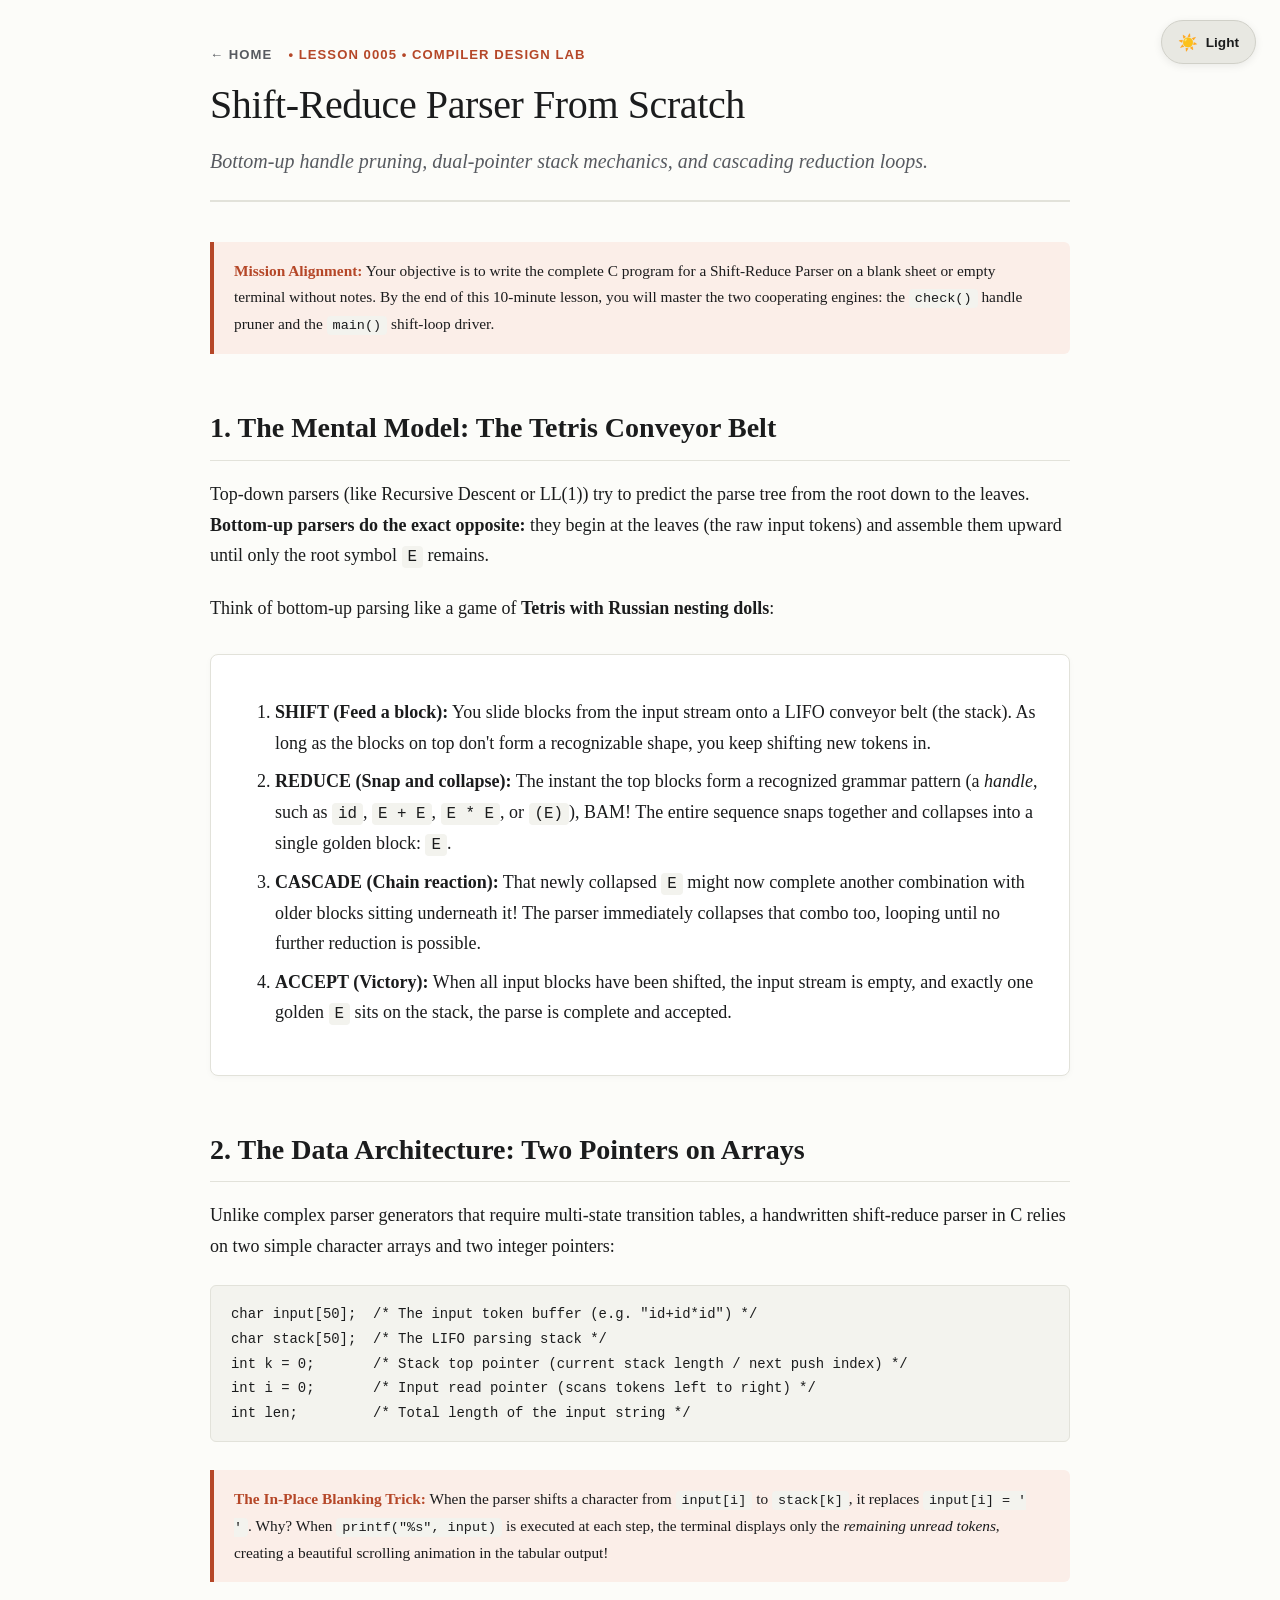
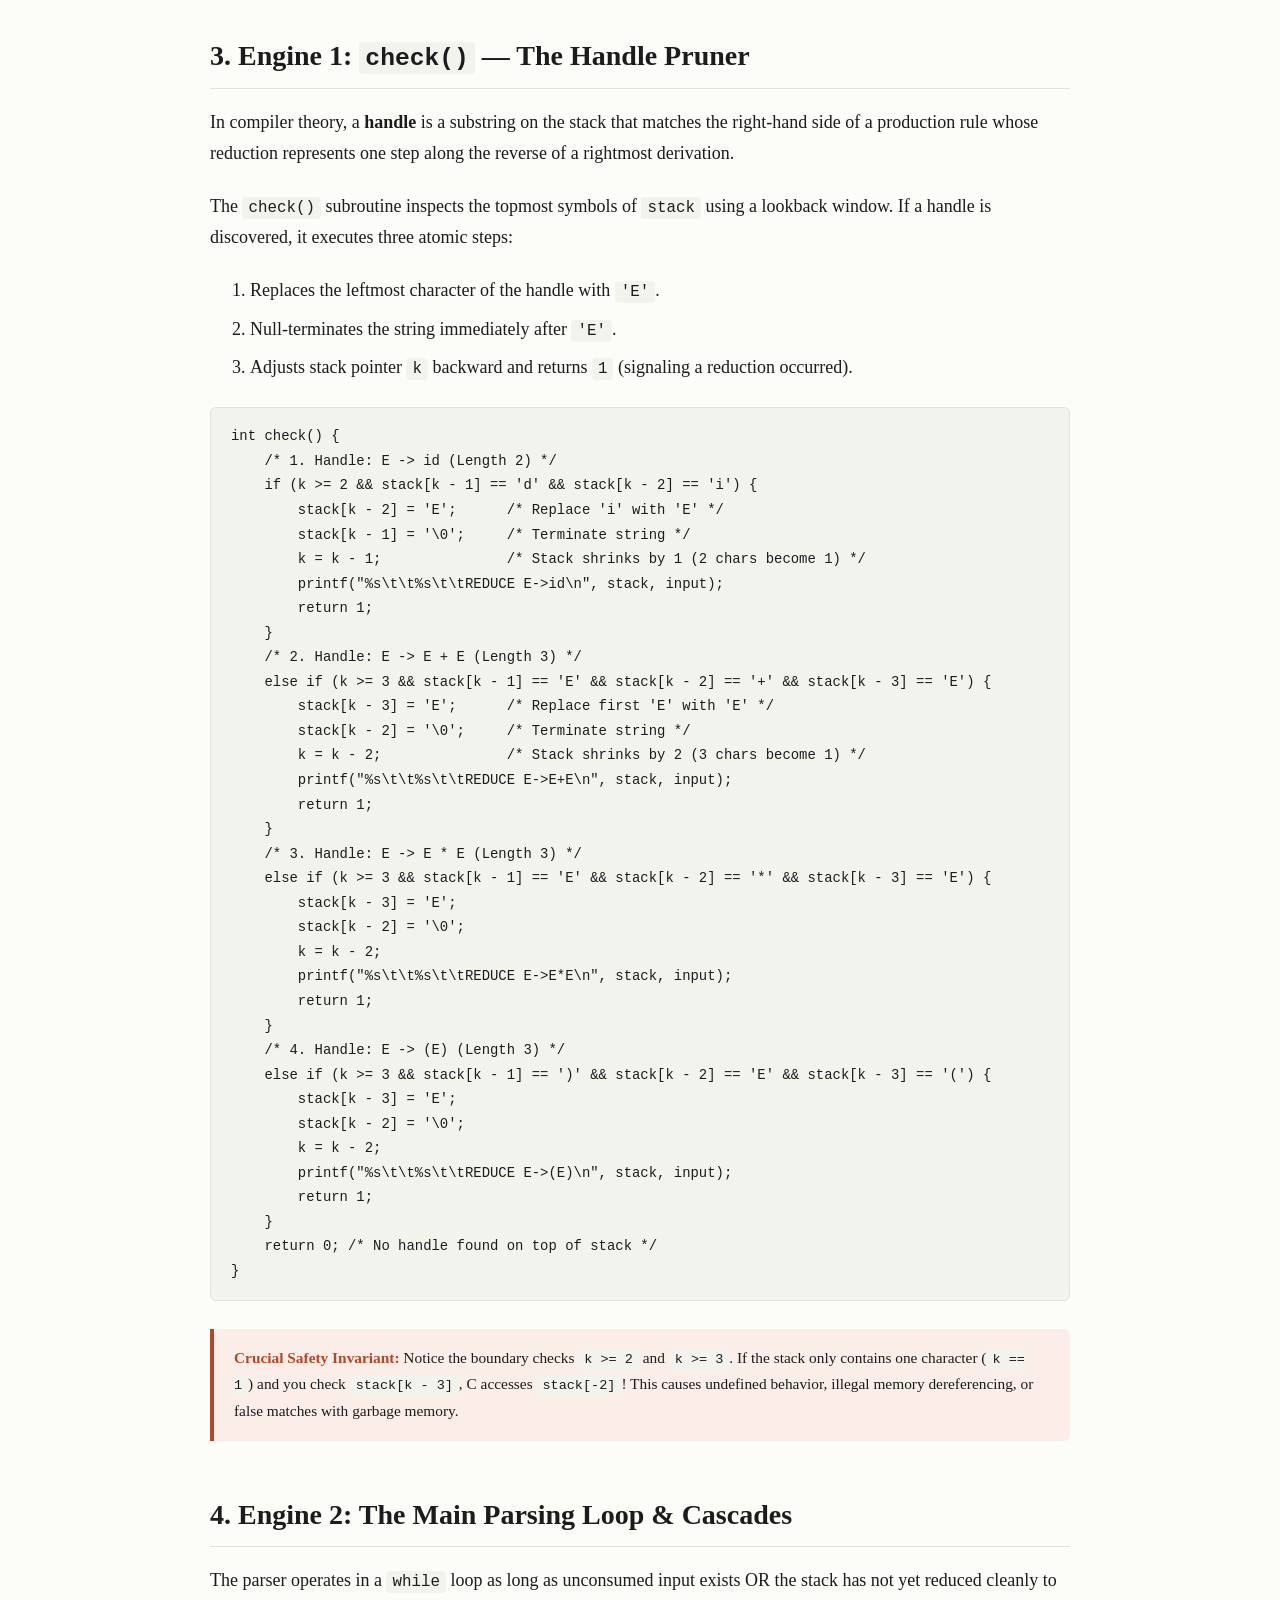
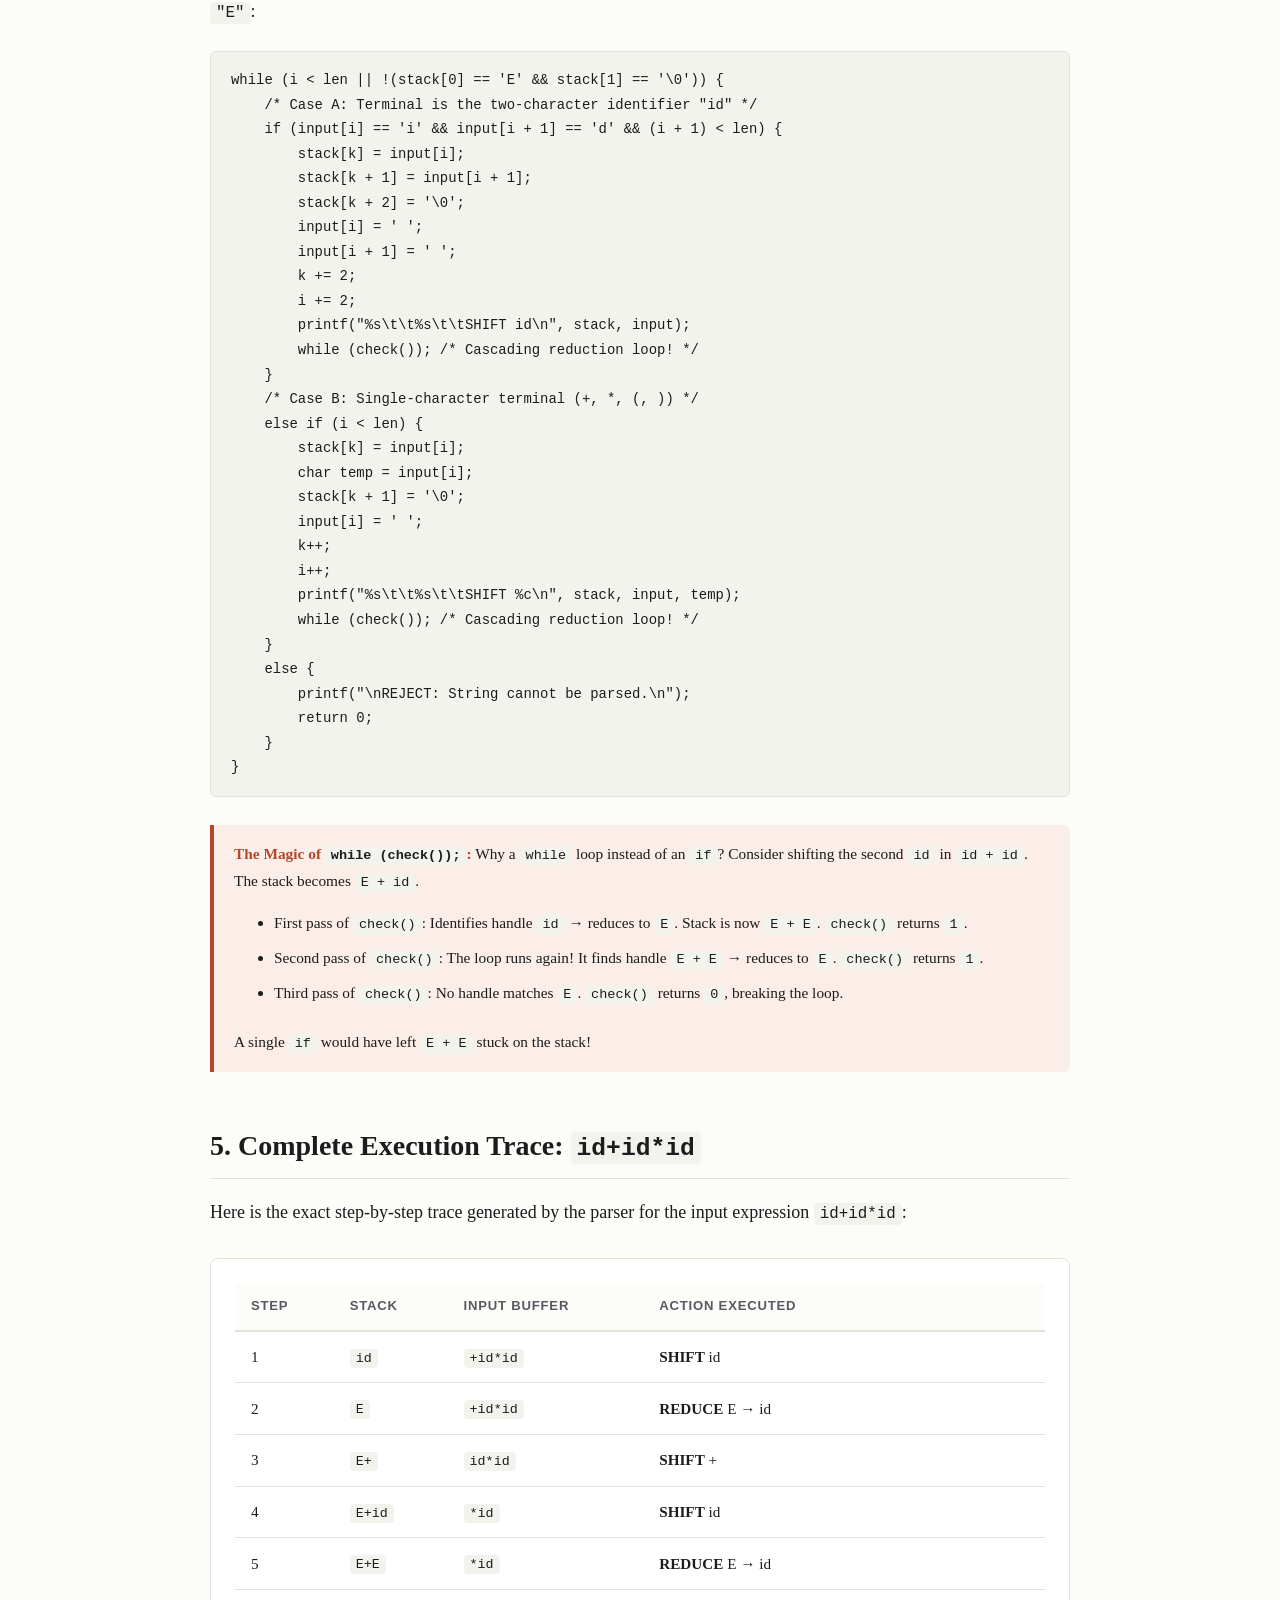
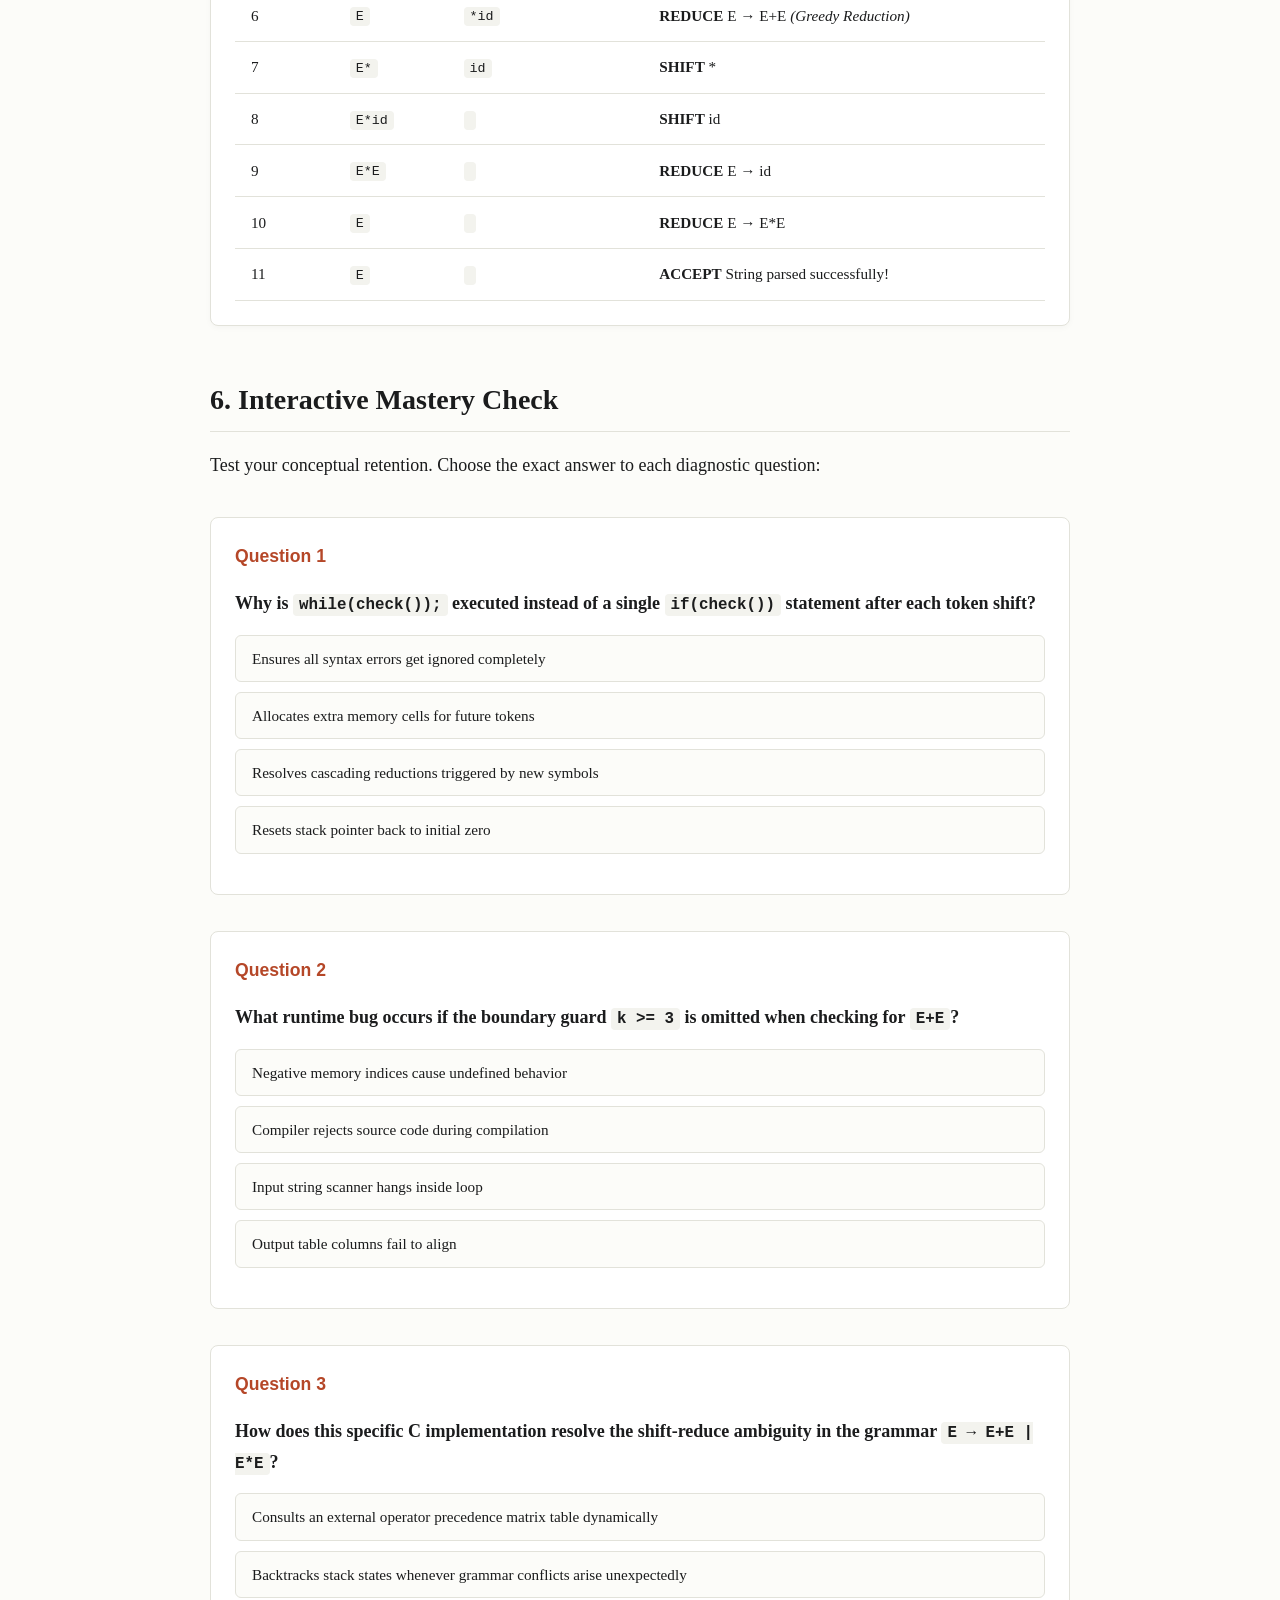
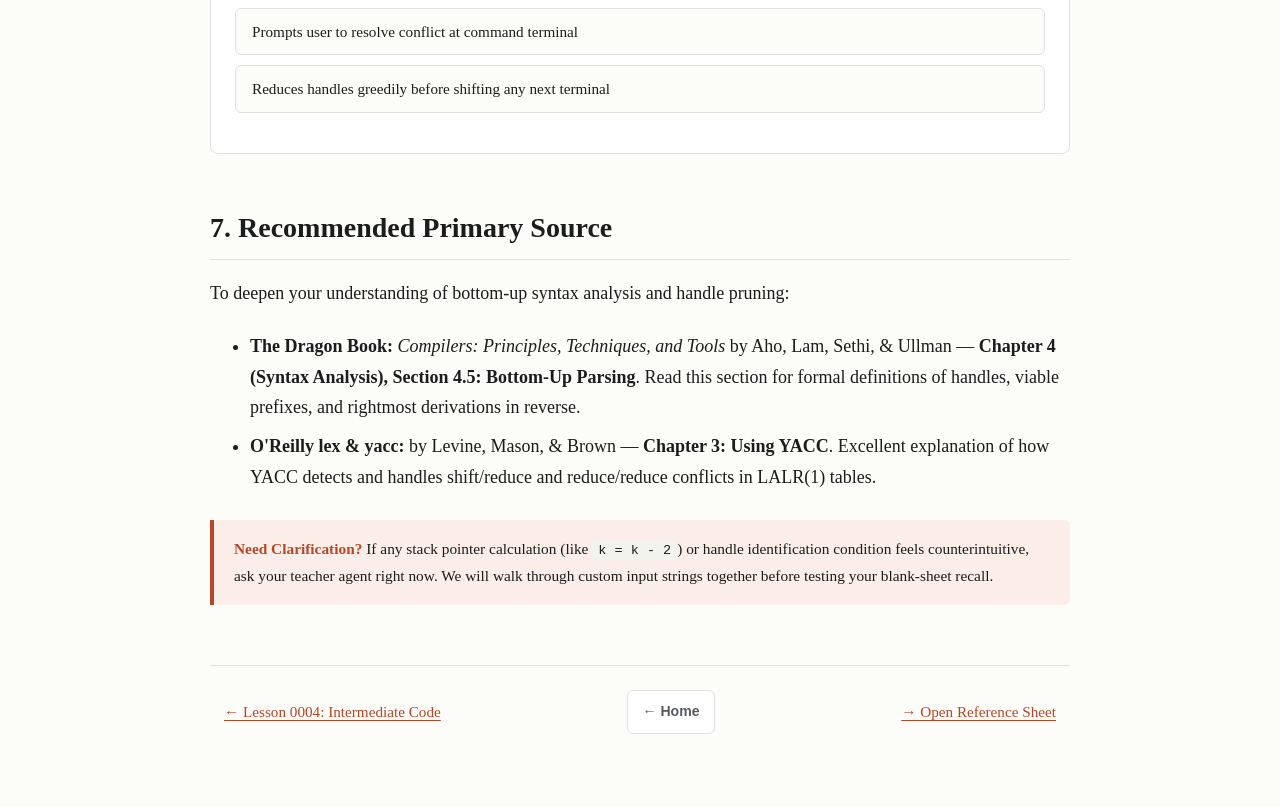
==== lessons/0005-shift-reduce-parser-from-scratch.html @ b332959b "feat: complete CSL411 compiler lab interactive learning portal" ====
<!DOCTYPE html>
<html lang="en">
<head>
  <meta charset="UTF-8">
  <meta name="viewport" content="width=device-width, initial-scale=1.0">
  <title>Lesson 0005: Shift-Reduce Parser From Scratch</title>
  <link rel="stylesheet" href="../assets/style.css">
  <script src="../assets/theme.js"></script>
</head>
<body>
<div class="container">
  <header>
    <div class="kicker"><a href="../index.html" class="kicker-home">&larr; Home</a> &bull; Lesson 0005 &bull; Compiler Design Lab</div>
    <h1>Shift-Reduce Parser From Scratch</h1>
    <p class="subtitle">Bottom-up handle pruning, dual-pointer stack mechanics, and cascading reduction loops.</p>
  </header>

  <div class="callout">
    <strong>Mission Alignment:</strong> Your objective is to write the complete C program for a Shift-Reduce Parser on a blank sheet or empty terminal without notes. By the end of this 10-minute lesson, you will master the two cooperating engines: the <code>check()</code> handle pruner and the <code>main()</code> shift-loop driver.
  </div>

  <h2>1. The Mental Model: The Tetris Conveyor Belt</h2>
  <p>Top-down parsers (like Recursive Descent or LL(1)) try to predict the parse tree from the root down to the leaves. <strong>Bottom-up parsers do the exact opposite:</strong> they begin at the leaves (the raw input tokens) and assemble them upward until only the root symbol <code>E</code> remains.</p>

  <p>Think of bottom-up parsing like a game of <strong>Tetris with Russian nesting dolls</strong>:</p>

  <div class="diagram-box">
    <ol>
      <li><strong>SHIFT (Feed a block):</strong> You slide blocks from the input stream onto a LIFO conveyor belt (the stack). As long as the blocks on top don't form a recognizable shape, you keep shifting new tokens in.</li>
      <li><strong>REDUCE (Snap and collapse):</strong> The instant the top blocks form a recognized grammar pattern (a <em>handle</em>, such as <code>id</code>, <code>E + E</code>, <code>E * E</code>, or <code>(E)</code>), BAM! The entire sequence snaps together and collapses into a single golden block: <code>E</code>.</li>
      <li><strong>CASCADE (Chain reaction):</strong> That newly collapsed <code>E</code> might now complete another combination with older blocks sitting underneath it! The parser immediately collapses that combo too, looping until no further reduction is possible.</li>
      <li><strong>ACCEPT (Victory):</strong> When all input blocks have been shifted, the input stream is empty, and exactly one golden <code>E</code> sits on the stack, the parse is complete and accepted.</li>
    </ol>
  </div>

  <h2>2. The Data Architecture: Two Pointers on Arrays</h2>
  <p>Unlike complex parser generators that require multi-state transition tables, a handwritten shift-reduce parser in C relies on two simple character arrays and two integer pointers:</p>

  <pre><code>char input[50];  /* The input token buffer (e.g. "id+id*id") */
char stack[50];  /* The LIFO parsing stack */
int k = 0;       /* Stack top pointer (current stack length / next push index) */
int i = 0;       /* Input read pointer (scans tokens left to right) */
int len;         /* Total length of the input string */</code></pre>

  <div class="callout">
    <strong>The In-Place Blanking Trick:</strong> When the parser shifts a character from <code>input[i]</code> to <code>stack[k]</code>, it replaces <code>input[i] = ' '</code>. Why? When <code>printf("%s", input)</code> is executed at each step, the terminal displays only the <em>remaining unread tokens</em>, creating a beautiful scrolling animation in the tabular output!
  </div>

  <h2>3. Engine 1: <code>check()</code> — The Handle Pruner</h2>
  <p>In compiler theory, a <strong>handle</strong> is a substring on the stack that matches the right-hand side of a production rule whose reduction represents one step along the reverse of a rightmost derivation.</p>

  <p>The <code>check()</code> subroutine inspects the topmost symbols of <code>stack</code> using a lookback window. If a handle is discovered, it executes three atomic steps:</p>
  <ol>
    <li>Replaces the leftmost character of the handle with <code>'E'</code>.</li>
    <li>Null-terminates the string immediately after <code>'E'</code>.</li>
    <li>Adjusts stack pointer <code>k</code> backward and returns <code>1</code> (signaling a reduction occurred).</li>
  </ol>

  <pre><code>int check() {
    /* 1. Handle: E -> id (Length 2) */
    if (k >= 2 && stack[k - 1] == 'd' && stack[k - 2] == 'i') {
        stack[k - 2] = 'E';      /* Replace 'i' with 'E' */
        stack[k - 1] = '\0';     /* Terminate string */
        k = k - 1;               /* Stack shrinks by 1 (2 chars become 1) */
        printf("%s\t\t%s\t\tREDUCE E->id\n", stack, input);
        return 1;
    }
    /* 2. Handle: E -> E + E (Length 3) */
    else if (k >= 3 && stack[k - 1] == 'E' && stack[k - 2] == '+' && stack[k - 3] == 'E') {
        stack[k - 3] = 'E';      /* Replace first 'E' with 'E' */
        stack[k - 2] = '\0';     /* Terminate string */
        k = k - 2;               /* Stack shrinks by 2 (3 chars become 1) */
        printf("%s\t\t%s\t\tREDUCE E->E+E\n", stack, input);
        return 1;
    }
    /* 3. Handle: E -> E * E (Length 3) */
    else if (k >= 3 && stack[k - 1] == 'E' && stack[k - 2] == '*' && stack[k - 3] == 'E') {
        stack[k - 3] = 'E';
        stack[k - 2] = '\0';
        k = k - 2;
        printf("%s\t\t%s\t\tREDUCE E->E*E\n", stack, input);
        return 1;
    }
    /* 4. Handle: E -> (E) (Length 3) */
    else if (k >= 3 && stack[k - 1] == ')' && stack[k - 2] == 'E' && stack[k - 3] == '(') {
        stack[k - 3] = 'E';
        stack[k - 2] = '\0';
        k = k - 2;
        printf("%s\t\t%s\t\tREDUCE E->(E)\n", stack, input);
        return 1;
    }
    return 0; /* No handle found on top of stack */
}</code></pre>

  <div class="callout">
    <strong>Crucial Safety Invariant:</strong> Notice the boundary checks <code>k >= 2</code> and <code>k >= 3</code>. If the stack only contains one character (<code>k == 1</code>) and you check <code>stack[k - 3]</code>, C accesses <code>stack[-2]</code>! This causes undefined behavior, illegal memory dereferencing, or false matches with garbage memory.
  </div>

  <h2>4. Engine 2: The Main Parsing Loop & Cascades</h2>
  <p>The parser operates in a <code>while</code> loop as long as unconsumed input exists OR the stack has not yet reduced cleanly to <code>"E"</code>:</p>

  <pre><code>while (i < len || !(stack[0] == 'E' && stack[1] == '\0')) {
    /* Case A: Terminal is the two-character identifier "id" */
    if (input[i] == 'i' && input[i + 1] == 'd' && (i + 1) < len) {
        stack[k] = input[i];
        stack[k + 1] = input[i + 1];
        stack[k + 2] = '\0';
        input[i] = ' ';
        input[i + 1] = ' ';
        k += 2;
        i += 2;
        printf("%s\t\t%s\t\tSHIFT id\n", stack, input);
        while (check()); /* Cascading reduction loop! */
    }
    /* Case B: Single-character terminal (+, *, (, )) */
    else if (i < len) {
        stack[k] = input[i];
        char temp = input[i];
        stack[k + 1] = '\0';
        input[i] = ' ';
        k++;
        i++;
        printf("%s\t\t%s\t\tSHIFT %c\n", stack, input, temp);
        while (check()); /* Cascading reduction loop! */
    } 
    else {
        printf("\nREJECT: String cannot be parsed.\n");
        return 0;
    }
}</code></pre>

  <div class="callout">
    <strong>The Magic of <code>while (check());</code>:</strong> Why a <code>while</code> loop instead of an <code>if</code>? Consider shifting the second <code>id</code> in <code>id + id</code>. The stack becomes <code>E + id</code>.
    <ul>
      <li>First pass of <code>check()</code>: Identifies handle <code>id</code> &rarr; reduces to <code>E</code>. Stack is now <code>E + E</code>. <code>check()</code> returns <code>1</code>.</li>
      <li>Second pass of <code>check()</code>: The loop runs again! It finds handle <code>E + E</code> &rarr; reduces to <code>E</code>. <code>check()</code> returns <code>1</code>.</li>
      <li>Third pass of <code>check()</code>: No handle matches <code>E</code>. <code>check()</code> returns <code>0</code>, breaking the loop.</li>
    </ul>
    A single <code>if</code> would have left <code>E + E</code> stuck on the stack!
  </div>

  <h2>5. Complete Execution Trace: <code>id+id*id</code></h2>
  <p>Here is the exact step-by-step trace generated by the parser for the input expression <code>id+id*id</code>:</p>

  <div class="diagram-box">
    <table>
      <thead>
        <tr>
          <th>Step</th>
          <th>Stack</th>
          <th>Input Buffer</th>
          <th>Action Executed</th>
        </tr>
      </thead>
      <tbody>
        <tr>
          <td>1</td>
          <td><code>id</code></td>
          <td><code>  +id*id</code></td>
          <td><strong>SHIFT</strong> id</td>
        </tr>
        <tr>
          <td>2</td>
          <td><code>E</code></td>
          <td><code>  +id*id</code></td>
          <td><strong>REDUCE</strong> E &rarr; id</td>
        </tr>
        <tr>
          <td>3</td>
          <td><code>E+</code></td>
          <td><code>   id*id</code></td>
          <td><strong>SHIFT</strong> +</td>
        </tr>
        <tr>
          <td>4</td>
          <td><code>E+id</code></td>
          <td><code>     *id</code></td>
          <td><strong>SHIFT</strong> id</td>
        </tr>
        <tr>
          <td>5</td>
          <td><code>E+E</code></td>
          <td><code>     *id</code></td>
          <td><strong>REDUCE</strong> E &rarr; id</td>
        </tr>
        <tr>
          <td>6</td>
          <td><code>E</code></td>
          <td><code>     *id</code></td>
          <td><strong>REDUCE</strong> E &rarr; E+E <em>(Greedy Reduction)</em></td>
        </tr>
        <tr>
          <td>7</td>
          <td><code>E*</code></td>
          <td><code>      id</code></td>
          <td><strong>SHIFT</strong> *</td>
        </tr>
        <tr>
          <td>8</td>
          <td><code>E*id</code></td>
          <td><code>        </code></td>
          <td><strong>SHIFT</strong> id</td>
        </tr>
        <tr>
          <td>9</td>
          <td><code>E*E</code></td>
          <td><code>        </code></td>
          <td><strong>REDUCE</strong> E &rarr; id</td>
        </tr>
        <tr>
          <td>10</td>
          <td><code>E</code></td>
          <td><code>        </code></td>
          <td><strong>REDUCE</strong> E &rarr; E*E</td>
        </tr>
        <tr>
          <td>11</td>
          <td><code>E</code></td>
          <td><code>        </code></td>
          <td><strong>ACCEPT</strong> String parsed successfully!</td>
        </tr>
      </tbody>
    </table>
  </div>

  <h2>6. Interactive Mastery Check</h2>
  <p>Test your conceptual retention. Choose the exact answer to each diagnostic question:</p>

  <!-- Quiz Question 1 -->
  <div class="quiz-container" id="q1">
    <div class="quiz-title">Question 1</div>
    <div class="quiz-question">Why is <code>while(check());</code> executed instead of a single <code>if(check())</code> statement after each token shift?</div>
    <div class="quiz-options">
      <div class="quiz-option" onclick="checkAnswer('q1', 0, false, 'Incorrect. while(check()) does not ignore syntax errors; it repeatedly performs valid handle reductions.')">Ensures all syntax errors get ignored completely</div>
      <div class="quiz-option" onclick="checkAnswer('q1', 1, false, 'Incorrect. Dynamic allocation is not managed by while(check()).')">Allocates extra memory cells for future tokens</div>
      <div class="quiz-option" onclick="checkAnswer('q1', 2, true, 'Correct! A single shift can trigger multiple consecutive reductions (e.g. id -> E followed immediately by E+E -> E). while(check()) loops until the stack stabilizes.')">Resolves cascading reductions triggered by new symbols</div>
      <div class="quiz-option" onclick="checkAnswer('q1', 3, false, 'Incorrect. The stack pointer k is never reset to zero; it decreases only by the reduced handle width.')">Resets stack pointer back to initial zero</div>
    </div>
    <div class="quiz-feedback" id="q1-feedback"></div>
  </div>

  <!-- Quiz Question 2 -->
  <div class="quiz-container" id="q2">
    <div class="quiz-title">Question 2</div>
    <div class="quiz-question">What runtime bug occurs if the boundary guard <code>k >= 3</code> is omitted when checking for <code>E+E</code>?</div>
    <div class="quiz-options">
      <div class="quiz-option" onclick="checkAnswer('q2', 0, true, 'Correct! When k < 3, evaluating stack[k-3] dereferences memory before the start of the stack array (negative index), causing undefined behavior or crashes.')">Negative memory indices cause undefined behavior</div>
      <div class="quiz-option" onclick="checkAnswer('q2', 1, false, 'Incorrect. Array bounds are not checked at compile time in standard C; the compiler emits no error.')">Compiler rejects source code during compilation</div>
      <div class="quiz-option" onclick="checkAnswer('q2', 2, false, 'Incorrect. The input scanner advances normally; the error is out-of-bounds stack dereferencing.')">Input string scanner hangs inside loop</div>
      <div class="quiz-option" onclick="checkAnswer('q2', 3, false, 'Incorrect. Terminal column alignment has nothing to do with stack index boundary validation.')">Output table columns fail to align</div>
    </div>
    <div class="quiz-feedback" id="q2-feedback"></div>
  </div>

  <!-- Quiz Question 3 -->
  <div class="quiz-container" id="q3">
    <div class="quiz-title">Question 3</div>
    <div class="quiz-question">How does this specific C implementation resolve the shift-reduce ambiguity in the grammar <code>E &rarr; E+E | E*E</code>?</div>
    <div class="quiz-options">
      <div class="quiz-option" onclick="checkAnswer('q3', 0, false, 'Incorrect. This implementation uses direct substring checks in check(), not an external precedence matrix.')">Consults an external operator precedence matrix table dynamically</div>
      <div class="quiz-option" onclick="checkAnswer('q3', 1, false, 'Incorrect. A shift-reduce parser is deterministic and does not backtrack stack states.')">Backtracks stack states whenever grammar conflicts arise unexpectedly</div>
      <div class="quiz-option" onclick="checkAnswer('q3', 2, false, 'Incorrect. Ambiguity resolution is baked directly into the control flow, requiring no runtime user prompts.')">Prompts user to resolve conflict at command terminal</div>
      <div class="quiz-option" onclick="checkAnswer('q3', 3, true, 'Correct! As soon as check() finds a valid handle like E+E on top of the stack, it reduces it immediately without looking ahead at upcoming operators like *.')">Reduces handles greedily before shifting any next terminal</div>
    </div>
    <div class="quiz-feedback" id="q3-feedback"></div>
  </div>

  <h2>7. Recommended Primary Source</h2>
  <p>To deepen your understanding of bottom-up syntax analysis and handle pruning:</p>
  <ul>
    <li><strong>The Dragon Book:</strong> <em>Compilers: Principles, Techniques, and Tools</em> by Aho, Lam, Sethi, &amp; Ullman &mdash; <strong>Chapter 4 (Syntax Analysis), Section 4.5: Bottom-Up Parsing</strong>. Read this section for formal definitions of handles, viable prefixes, and rightmost derivations in reverse.</li>
    <li><strong>O'Reilly lex &amp; yacc:</strong> by Levine, Mason, &amp; Brown &mdash; <strong>Chapter 3: Using YACC</strong>. Excellent explanation of how YACC detects and handles shift/reduce and reduce/reduce conflicts in LALR(1) tables.</li>
  </ul>

  <div class="callout">
    <strong>Need Clarification?</strong> If any stack pointer calculation (like <code>k = k - 2</code>) or handle identification condition feels counterintuitive, ask your teacher agent right now. We will walk through custom input strings together before testing your blank-sheet recall.
  </div>

  <div class="nav-links">
    <a href="0004-intermediate-code-generator-from-scratch.html">&larr; Lesson 0004: Intermediate Code</a>
    <a href="../index.html" class="nav-home">&larr; Home</a>
    <a href="../reference/shift-reduce-reference.html">&rarr; Open Reference Sheet</a>
  </div>
</div>

<script>
function checkAnswer(questionId, selectedIdx, isCorrect, explanation) {
  const container = document.getElementById(questionId);
  const options = container.querySelectorAll('.quiz-option');
  const feedback = document.getElementById(questionId + '-feedback');
  
  options.forEach((opt, idx) => {
    opt.classList.remove('correct', 'incorrect');
    if (idx === selectedIdx) {
      opt.classList.add(isCorrect ? 'correct' : 'incorrect');
    }
  });
  
  feedback.style.display = 'block';
  feedback.style.backgroundColor = isCorrect ? 'var(--success-bg)' : 'var(--error-bg)';
  feedback.style.color = isCorrect ? 'var(--success)' : 'var(--error)';
  feedback.innerHTML = (isCorrect ? '<strong>✓ Correct!</strong> ' : '<strong>✗ Incorrect.</strong> ') + explanation;
}
</script>
</body>
</html>
---- assets/style.css ----
:root {
  --bg: #fcfcf9;
  --card-bg: #ffffff;
  --text: #1b1c1d;
  --text-muted: #575a60;
  --accent: #b54728;
  --accent-light: #fbeee8;
  --code-bg: #f3f3ee;
  --border: #e2e2da;
  --success: #2e7d32;
  --success-bg: #edf7ed;
  --error: #c62828;
  --error-bg: #fdeded;
  --toggle-bg: #e8e8e2;
  --toggle-border: #d0d0c8;
}

[data-theme="dark"] {
  --bg: #141517;
  --card-bg: #1c1d20;
  --text: #e6e6e2;
  --text-muted: #9699a0;
  --accent: #e06c4b;
  --accent-light: #2c1e19;
  --code-bg: #222327;
  --border: #2e3036;
  --success: #66bb6a;
  --success-bg: #1b2e1e;
  --error: #ef5350;
  --error-bg: #331c1c;
  --toggle-bg: #27282d;
  --toggle-border: #3c3e45;
}

* {
  box-sizing: border-box;
}

body {
  font-family: Charter, Georgia, "Times New Roman", serif;
  background-color: var(--bg);
  color: var(--text);
  line-height: 1.7;
  font-size: 18px;
  margin: 0;
  padding: 40px 24px 100px;
  transition: background-color 0.3s ease-in-out, color 0.3s ease-in-out;
  -webkit-font-smoothing: antialiased;
}

.container {
  max-width: 860px;
  width: 100%;
  margin: 0 auto;
  position: relative;
}

/* =========================================
   Theme Toggle Component (Top Right, Animated)
   ========================================= */
.theme-toggle-wrapper {
  position: fixed;
  top: 20px;
  right: 24px;
  z-index: 1000;
}

.theme-toggle-btn {
  display: inline-flex;
  align-items: center;
  justify-content: center;
  gap: 8px;
  min-height: 44px;
  min-width: 44px;
  background-color: var(--toggle-bg);
  border: 1px solid var(--toggle-border);
  color: var(--text);
  padding: 8px 16px;
  border-radius: 22px;
  cursor: pointer;
  font-family: -apple-system, BlinkMacSystemFont, "Segoe UI", Roboto, sans-serif;
  font-size: 0.85rem;
  font-weight: 600;
  box-shadow: 0 2px 8px rgba(0, 0, 0, 0.08);
  backdrop-filter: blur(8px);
  transition: all 0.25s ease-in-out;
  outline: none;
}

.theme-toggle-btn:hover {
  transform: translateY(-1px);
  border-color: var(--accent);
  box-shadow: 0 4px 12px rgba(0, 0, 0, 0.12);
}

.theme-toggle-btn:active {
  transform: translateY(1px);
}

.theme-icon {
  display: inline-block;
  font-size: 1rem;
  transition: transform 0.4s ease-in-out, opacity 0.3s ease-in-out;
}

/* Header & Typography */
header {
  border-bottom: 2px solid var(--border);
  padding-bottom: 24px;
  margin-bottom: 40px;
  transition: border-color 0.3s ease-in-out;
}

.kicker {
  font-family: -apple-system, BlinkMacSystemFont, "Segoe UI", Roboto, sans-serif;
  text-transform: uppercase;
  letter-spacing: 0.08em;
  font-size: 0.82rem;
  font-weight: 700;
  color: var(--accent);
  margin-bottom: 10px;
  display: flex;
  align-items: center;
  flex-wrap: wrap;
  gap: 8px;
}

.kicker-home {
  display: inline-flex;
  align-items: center;
  gap: 4px;
  color: var(--text-muted);
  text-decoration: none;
  font-weight: 600;
  padding: 4px 8px;
  margin-left: -8px;
  border-radius: 4px;
  transition: all 0.2s ease-in-out;
}

.kicker-home:hover {
  color: var(--accent);
  background-color: var(--accent-light);
  text-decoration: none;
}

h1 {
  font-size: clamp(1.85rem, 3.5vw + 0.8rem, 2.5rem);
  font-weight: normal;
  line-height: 1.25;
  margin: 0 0 16px;
  color: var(--text);
  letter-spacing: -0.01em;
}

.subtitle {
  font-size: clamp(1.05rem, 1.5vw + 0.7rem, 1.25rem);
  color: var(--text-muted);
  font-style: italic;
  margin: 0;
  line-height: 1.5;
}

h2 {
  font-size: clamp(1.35rem, 2.2vw + 0.6rem, 1.75rem);
  margin-top: 50px;
  margin-bottom: 18px;
  border-bottom: 1px solid var(--border);
  padding-bottom: 8px;
  font-weight: 600;
  transition: border-color 0.3s ease-in-out;
}

h3 {
  font-size: clamp(1.15rem, 1.5vw + 0.5rem, 1.35rem);
  margin-top: 32px;
  margin-bottom: 14px;
  font-weight: 600;
}

p, ul, ol {
  margin-bottom: 1.4rem;
}

li {
  margin-bottom: 0.5rem;
}

a {
  color: var(--accent);
  text-decoration: underline;
  text-decoration-thickness: 1px;
  text-underline-offset: 3px;
  transition: color 0.2s ease-in-out;
}

a:hover {
  filter: brightness(1.2);
}

code {
  font-family: "JetBrains Mono", "Fira Code", Consolas, Monaco, monospace;
  background-color: var(--code-bg);
  padding: 2px 6px;
  border-radius: 4px;
  font-size: 0.88em;
  color: var(--text);
  word-break: break-word;
  transition: background-color 0.3s ease-in-out;
}

pre {
  background-color: var(--code-bg);
  border: 1px solid var(--border);
  border-radius: 6px;
  padding: 16px 20px;
  overflow-x: auto;
  -webkit-overflow-scrolling: touch;
  max-width: 100%;
  font-size: 0.88em;
  line-height: 1.55;
  margin: 24px 0;
  transition: background-color 0.3s ease-in-out, border-color 0.3s ease-in-out;
}

pre code {
  background: none;
  padding: 0;
  color: inherit;
  white-space: pre;
  word-break: normal;
  word-wrap: normal;
}

.callout {
  background-color: var(--accent-light);
  border-left: 4px solid var(--accent);
  padding: 16px 20px;
  border-radius: 0 6px 6px 0;
  margin: 28px 0;
  font-size: 0.96rem;
  transition: background-color 0.3s ease-in-out, border-color 0.3s ease-in-out;
}

.callout strong {
  color: var(--accent);
}

.diagram-box {
  background: var(--card-bg);
  border: 1px solid var(--border);
  border-radius: 8px;
  padding: 24px;
  margin: 30px 0;
  box-shadow: 0 2px 6px rgba(0,0,0,0.03);
  transition: background-color 0.3s ease-in-out, border-color 0.3s ease-in-out;
}

/* Tables and Responsive Wrapper */
.table-responsive {
  width: 100%;
  overflow-x: auto;
  -webkit-overflow-scrolling: touch;
  margin: 28px 0;
  border: 1px solid var(--border);
  border-radius: 6px;
  background: var(--card-bg);
}

table {
  width: 100%;
  border-collapse: collapse;
  margin: 0;
  font-size: 0.95rem;
}

th, td {
  padding: 12px 16px;
  text-align: left;
  border-bottom: 1px solid var(--border);
  transition: border-color 0.3s ease-in-out;
}

th {
  font-family: -apple-system, BlinkMacSystemFont, "Segoe UI", Roboto, sans-serif;
  font-size: 0.82rem;
  text-transform: uppercase;
  letter-spacing: 0.06em;
  color: var(--text-muted);
  border-bottom: 2px solid var(--border);
  background: var(--bg);
}

/* Buttons and Interactive Pills */
.btn {
  display: inline-flex;
  align-items: center;
  justify-content: center;
  gap: 8px;
  min-height: 44px;
  padding: 8px 18px;
  border-radius: 6px;
  font-family: -apple-system, BlinkMacSystemFont, "Segoe UI", Roboto, sans-serif;
  font-size: 0.9rem;
  font-weight: 600;
  text-decoration: none;
  cursor: pointer;
  transition: all 0.2s ease-in-out;
  border: 1px solid transparent;
  line-height: 1;
}

.btn-primary {
  background-color: var(--accent);
  color: #ffffff !important;
  text-decoration: none !important;
}

.btn-primary:hover {
  filter: brightness(1.12);
  transform: translateY(-1px);
  box-shadow: 0 3px 8px rgba(181, 71, 40, 0.25);
}

.btn-secondary {
  background-color: var(--card-bg);
  border-color: var(--border);
  color: var(--text) !important;
  text-decoration: none !important;
}

.btn-secondary:hover {
  border-color: var(--accent);
  color: var(--accent) !important;
  background-color: var(--accent-light);
  transform: translateY(-1px);
}

/* Badges */
.badge-row {
  display: flex;
  gap: 10px;
  flex-wrap: wrap;
  margin: 20px 0 32px;
}

.badge {
  display: inline-flex;
  align-items: center;
  gap: 6px;
  font-family: -apple-system, BlinkMacSystemFont, "Segoe UI", Roboto, sans-serif;
  font-size: 0.8rem;
  font-weight: 600;
  padding: 6px 12px;
  border-radius: 20px;
  background-color: var(--code-bg);
  border: 1px solid var(--border);
  color: var(--text-muted);
}

/* Program List / Cards for Index */
.program-list {
  display: flex;
  flex-direction: column;
  gap: 20px;
  margin: 32px 0;
}

.program-card {
  background: var(--card-bg);
  border: 1px solid var(--border);
  border-radius: 8px;
  padding: 24px;
  box-shadow: 0 2px 6px rgba(0, 0, 0, 0.03);
  transition: border-color 0.25s ease, box-shadow 0.25s ease, transform 0.2s ease;
}

.program-card:hover {
  border-color: var(--accent);
  box-shadow: 0 6px 18px rgba(0, 0, 0, 0.06);
  transform: translateY(-2px);
}

.program-header {
  display: flex;
  align-items: center;
  gap: 12px;
  margin-bottom: 8px;
  flex-wrap: wrap;
}

.program-num {
  font-family: "JetBrains Mono", "Fira Code", monospace;
  font-size: 0.8rem;
  font-weight: 700;
  letter-spacing: 0.05em;
  color: var(--accent);
  background-color: var(--accent-light);
  padding: 3px 8px;
  border-radius: 4px;
}

.program-title {
  font-size: 1.25rem;
  font-weight: 600;
  margin: 0;
  color: var(--text);
}

.program-desc {
  font-size: 0.95rem;
  color: var(--text-muted);
  margin: 8px 0 18px;
  line-height: 1.6;
}

.program-actions {
  display: flex;
  gap: 12px;
  flex-wrap: wrap;
  align-items: center;
}

/* Cheat Sheet Card */
.terminal-card {
  background: var(--code-bg);
  border: 1px solid var(--border);
  border-radius: 8px;
  overflow: hidden;
  margin: 28px 0;
  transition: border-color 0.3s ease;
}

.terminal-header {
  background: var(--card-bg);
  border-bottom: 1px solid var(--border);
  padding: 10px 16px;
  display: flex;
  align-items: center;
  gap: 8px;
  font-family: -apple-system, BlinkMacSystemFont, "Segoe UI", Roboto, sans-serif;
  font-size: 0.8rem;
  font-weight: 600;
  color: var(--text-muted);
}

.terminal-dot {
  width: 10px;
  height: 10px;
  border-radius: 50%;
  display: inline-block;
}

.terminal-dot.red { background: #ff5f56; }
.terminal-dot.yellow { background: #ffbd2e; }
.terminal-dot.green { background: #27c93f; }

.terminal-card pre {
  margin: 0;
  border: none;
  border-radius: 0;
  background: transparent;
  padding: 16px 20px;
}

/* Quiz Component */
.quiz-container {
  background: var(--card-bg);
  border: 1px solid var(--border);
  border-radius: 8px;
  padding: 24px;
  margin: 36px 0;
  transition: background-color 0.3s ease-in-out, border-color 0.3s ease-in-out;
}

.quiz-title {
  font-family: -apple-system, BlinkMacSystemFont, "Segoe UI", Roboto, sans-serif;
  font-weight: 700;
  font-size: 1.1rem;
  margin-bottom: 16px;
  color: var(--accent);
  display: flex;
  align-items: center;
  gap: 8px;
}

.quiz-question {
  font-weight: 600;
  margin-bottom: 16px;
}

.quiz-options {
  display: flex;
  flex-direction: column;
  gap: 10px;
  margin-bottom: 16px;
}

.quiz-option {
  display: flex;
  align-items: center;
  min-height: 44px;
  padding: 12px 16px;
  border: 1px solid var(--border);
  border-radius: 6px;
  cursor: pointer;
  background: var(--bg);
  transition: all 0.25s ease-in-out;
  font-size: 0.95rem;
  color: var(--text);
  line-height: 1.4;
}

.quiz-option:hover {
  border-color: var(--accent);
  background: var(--card-bg);
  transform: translateX(4px);
}

.quiz-option.correct {
  background: var(--success-bg);
  border-color: var(--success);
  color: var(--success);
  font-weight: 600;
}

.quiz-option.incorrect {
  background: var(--error-bg);
  border-color: var(--error);
  color: var(--error);
}

.quiz-feedback {
  padding: 12px 16px;
  border-radius: 6px;
  font-size: 0.9rem;
  display: none;
  margin-top: 12px;
  transition: all 0.3s ease-in-out;
}

/* Navigation Links */
.nav-links {
  margin-top: 60px;
  padding-top: 24px;
  border-top: 1px solid var(--border);
  display: flex;
  justify-content: space-between;
  align-items: center;
  flex-wrap: wrap;
  gap: 12px;
  font-size: 0.95rem;
  transition: border-color 0.3s ease-in-out;
}

.nav-links a {
  display: inline-flex;
  align-items: center;
  min-height: 44px;
  padding: 8px 14px;
  border-radius: 6px;
  color: var(--accent);
  text-decoration: underline;
  text-decoration-thickness: 1px;
  text-underline-offset: 3px;
  transition: all 0.2s ease-in-out;
}

.nav-links a:hover {
  background-color: var(--accent-light);
}

.nav-links .nav-home {
  font-family: -apple-system, BlinkMacSystemFont, "Segoe UI", Roboto, sans-serif;
  font-size: 0.88rem;
  font-weight: 600;
  color: var(--text-muted);
  border: 1px solid var(--border);
  background-color: var(--card-bg);
  text-decoration: none !important;
}

.nav-links .nav-home:hover {
  color: var(--accent);
  border-color: var(--accent);
  background-color: var(--accent-light);
  transform: translateY(-1px);
}

/* Footer */
footer {
  margin-top: 60px;
  padding-top: 24px;
  border-top: 1px solid var(--border);
  font-size: 0.9rem;
  color: var(--text-muted);
  display: flex;
  justify-content: space-between;
  align-items: center;
  flex-wrap: wrap;
  gap: 16px;
}

footer a {
  color: var(--text-muted);
  text-decoration: none;
}

footer a:hover {
  color: var(--accent);
}

/* Responsive Breakpoints */
@media (max-width: 680px) {
  body {
    padding: 24px 16px 80px;
    font-size: 17px;
  }

  .container {
    padding: 0;
  }

  .theme-toggle-wrapper {
    top: 12px;
    right: 14px;
  }

  .theme-toggle-btn {
    padding: 6px 12px;
    min-height: 40px;
    font-size: 0.8rem;
  }

  .program-card {
    padding: 18px 16px;
  }

  .program-actions {
    flex-direction: column;
    align-items: stretch;
    gap: 8px;
  }

  .program-actions .btn {
    width: 100%;
  }

  .nav-links {
    flex-direction: column;
    align-items: stretch;
    gap: 10px;
  }

  .nav-links a {
    width: 100%;
    justify-content: center;
    text-align: center;
  }

  .badge-row {
    gap: 6px;
  }
}

@media (max-width: 400px) {
  body {
    padding: 20px 12px 60px;
    font-size: 16px;
  }
  
  pre {
    padding: 12px 14px;
  }
}
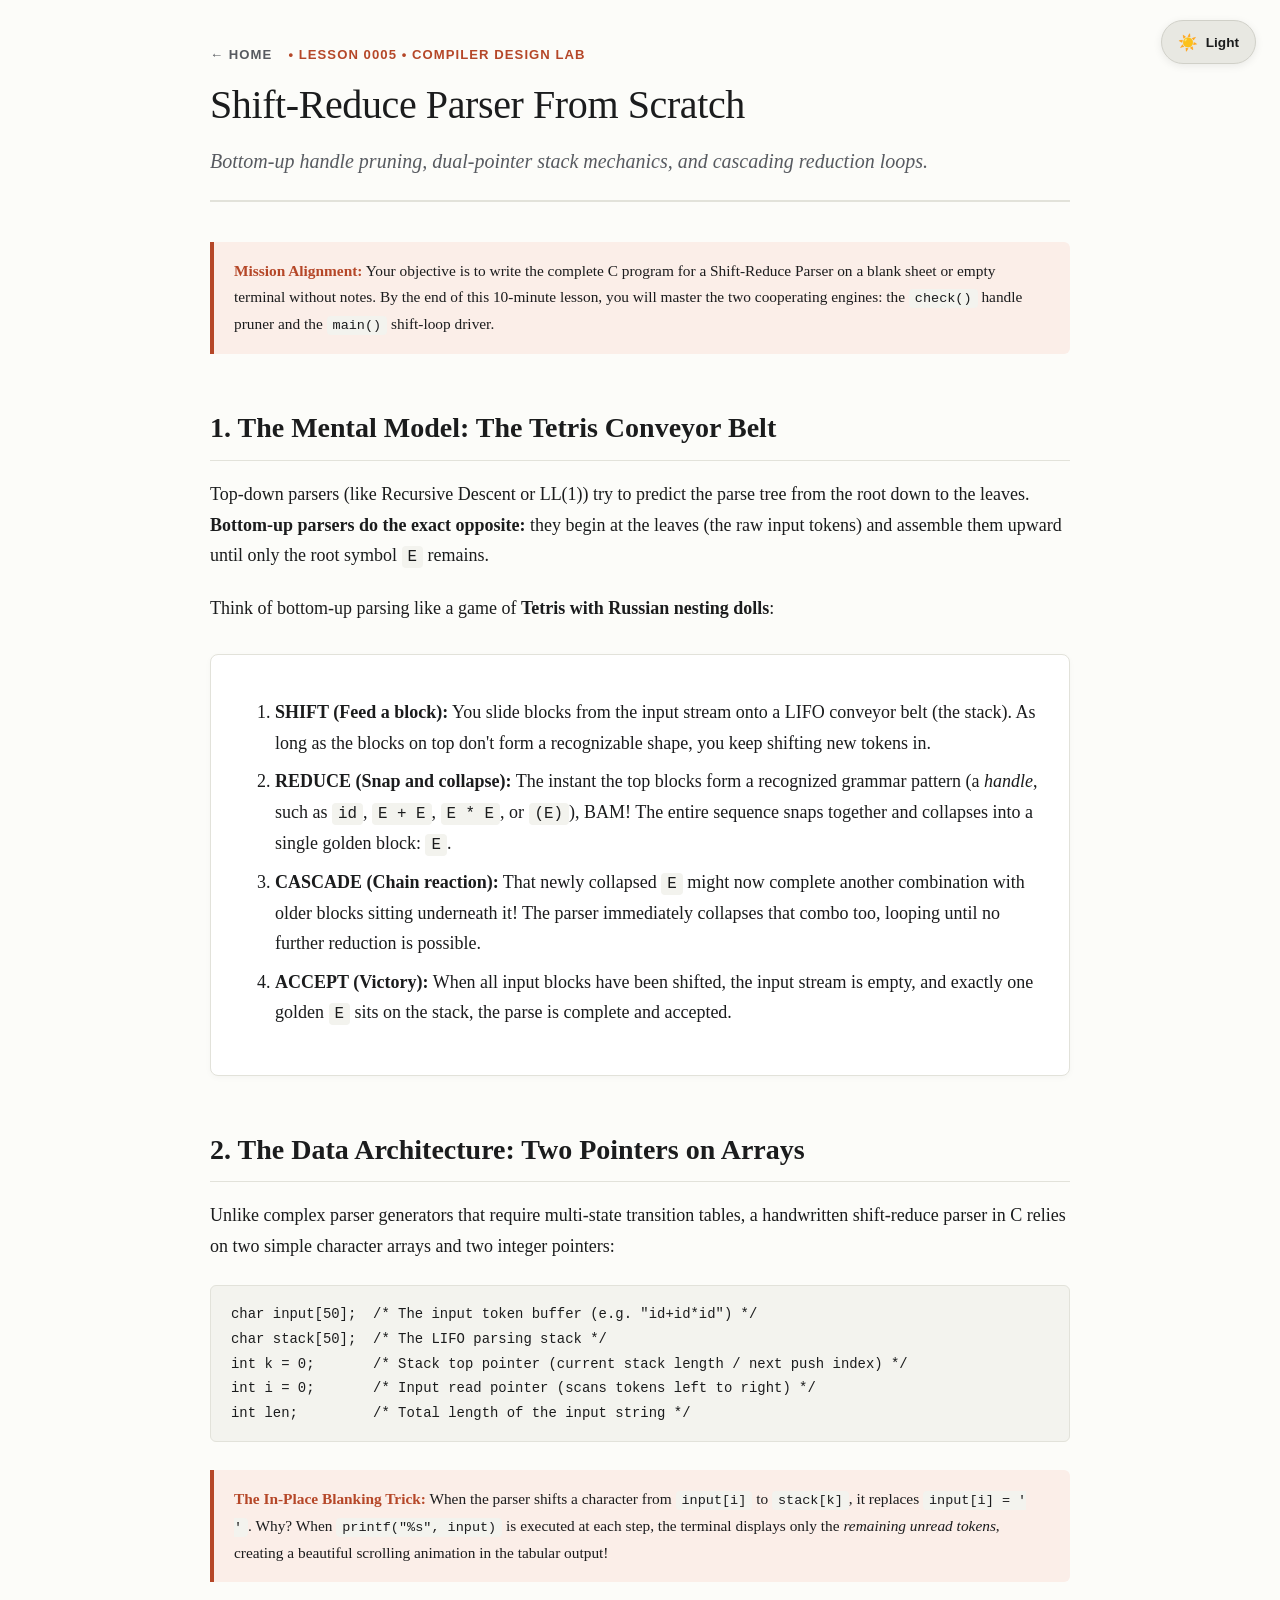
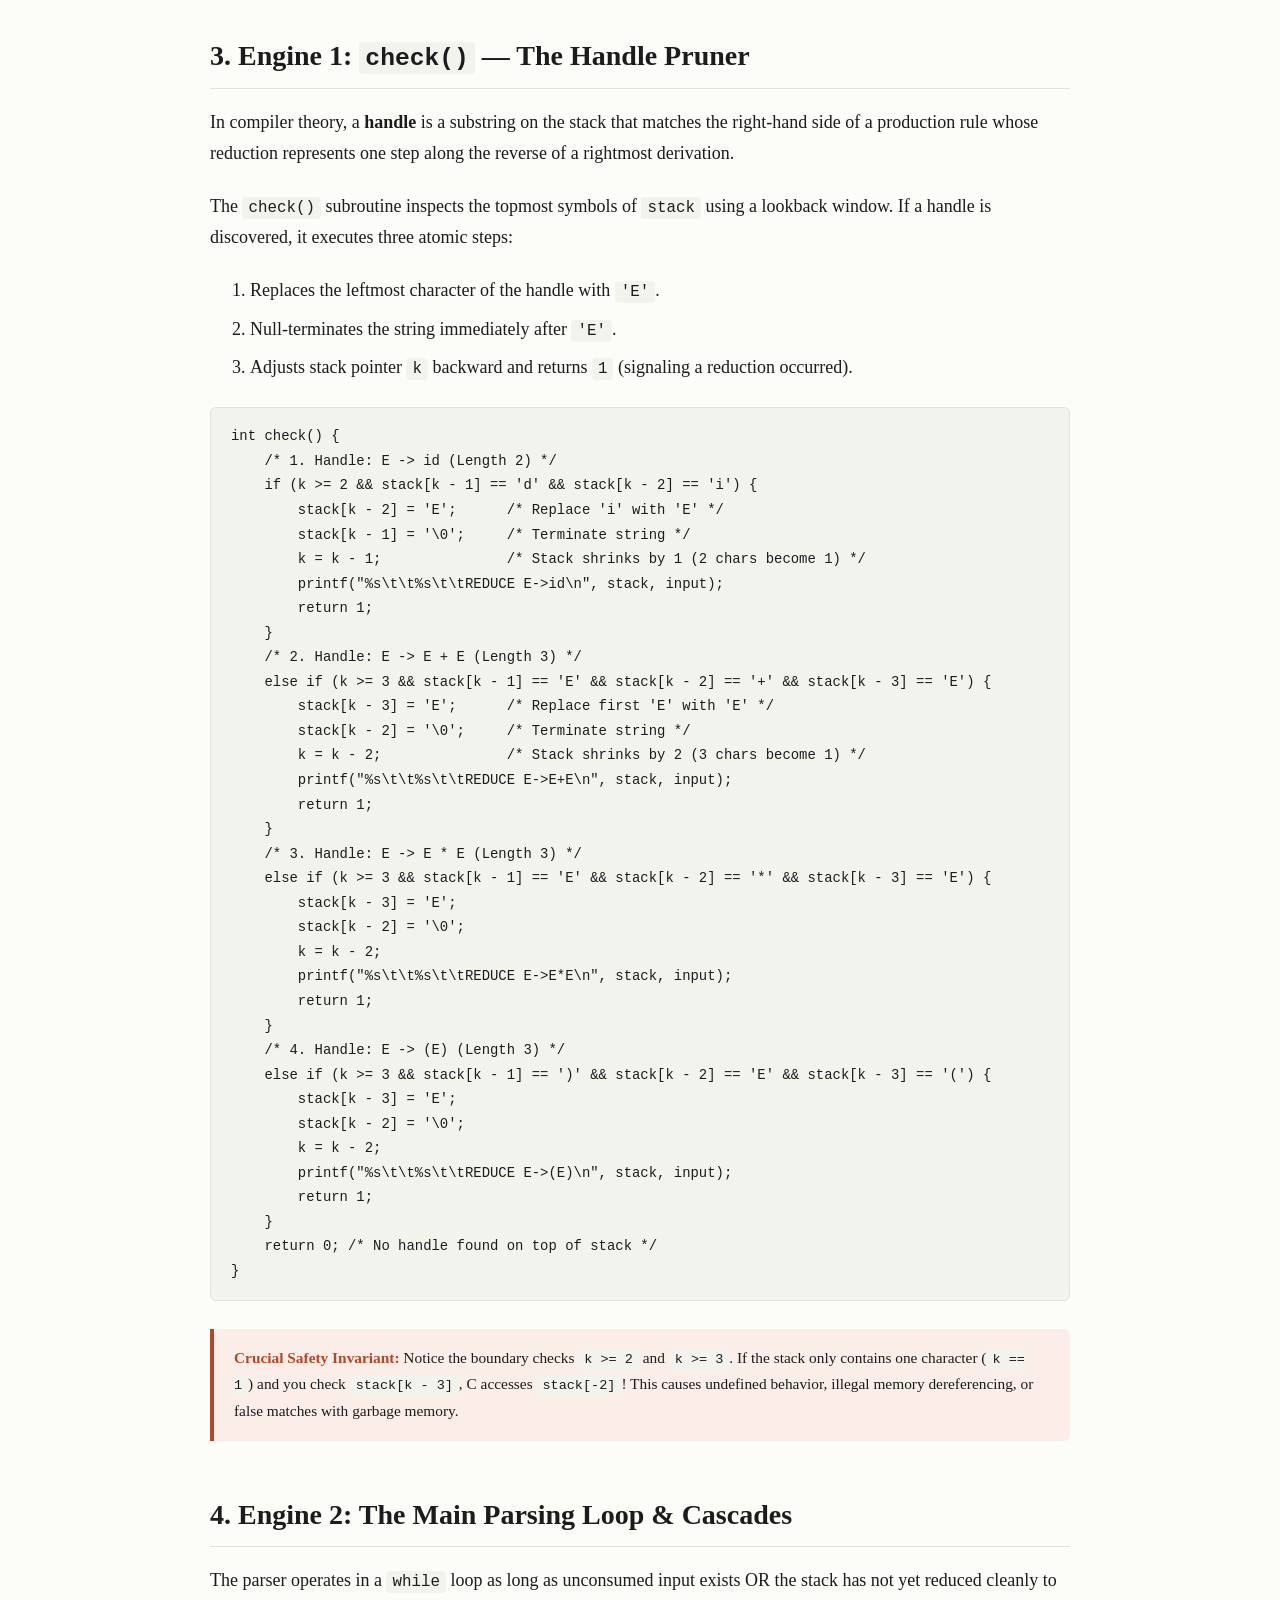
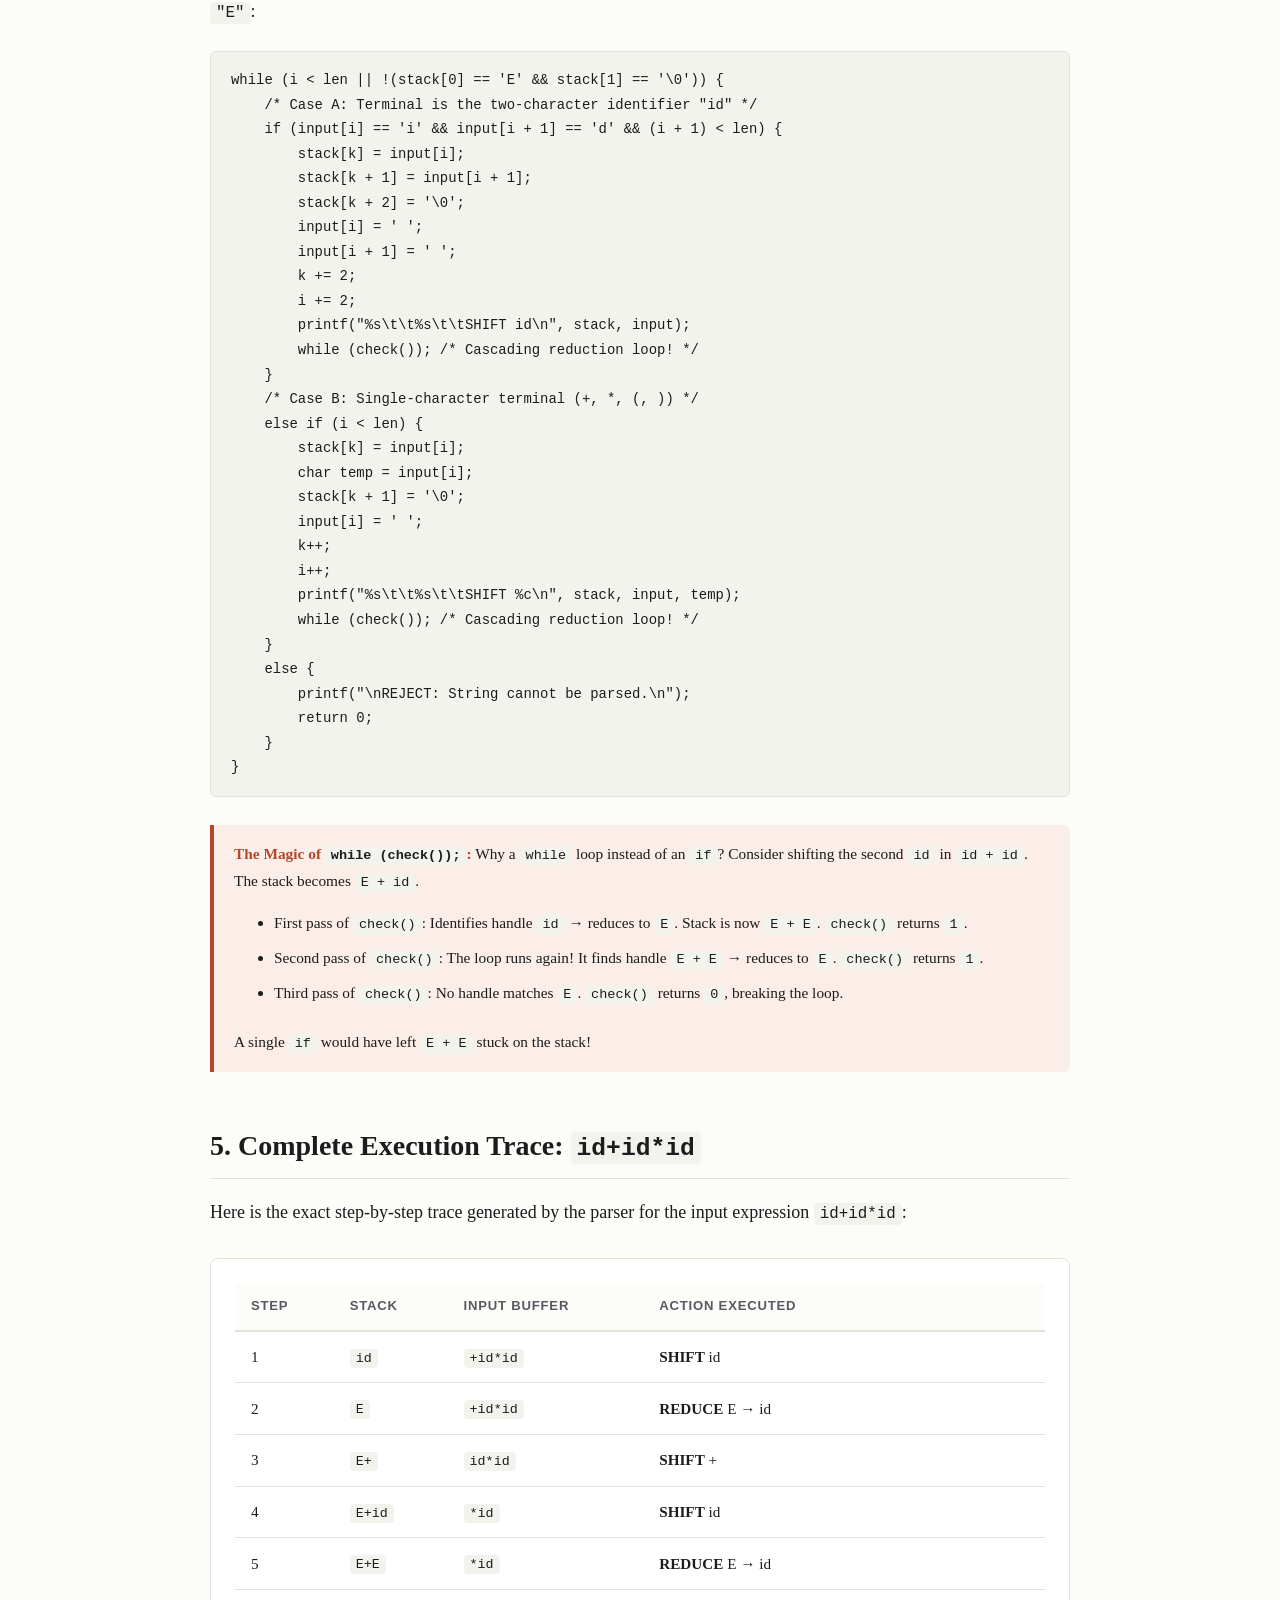
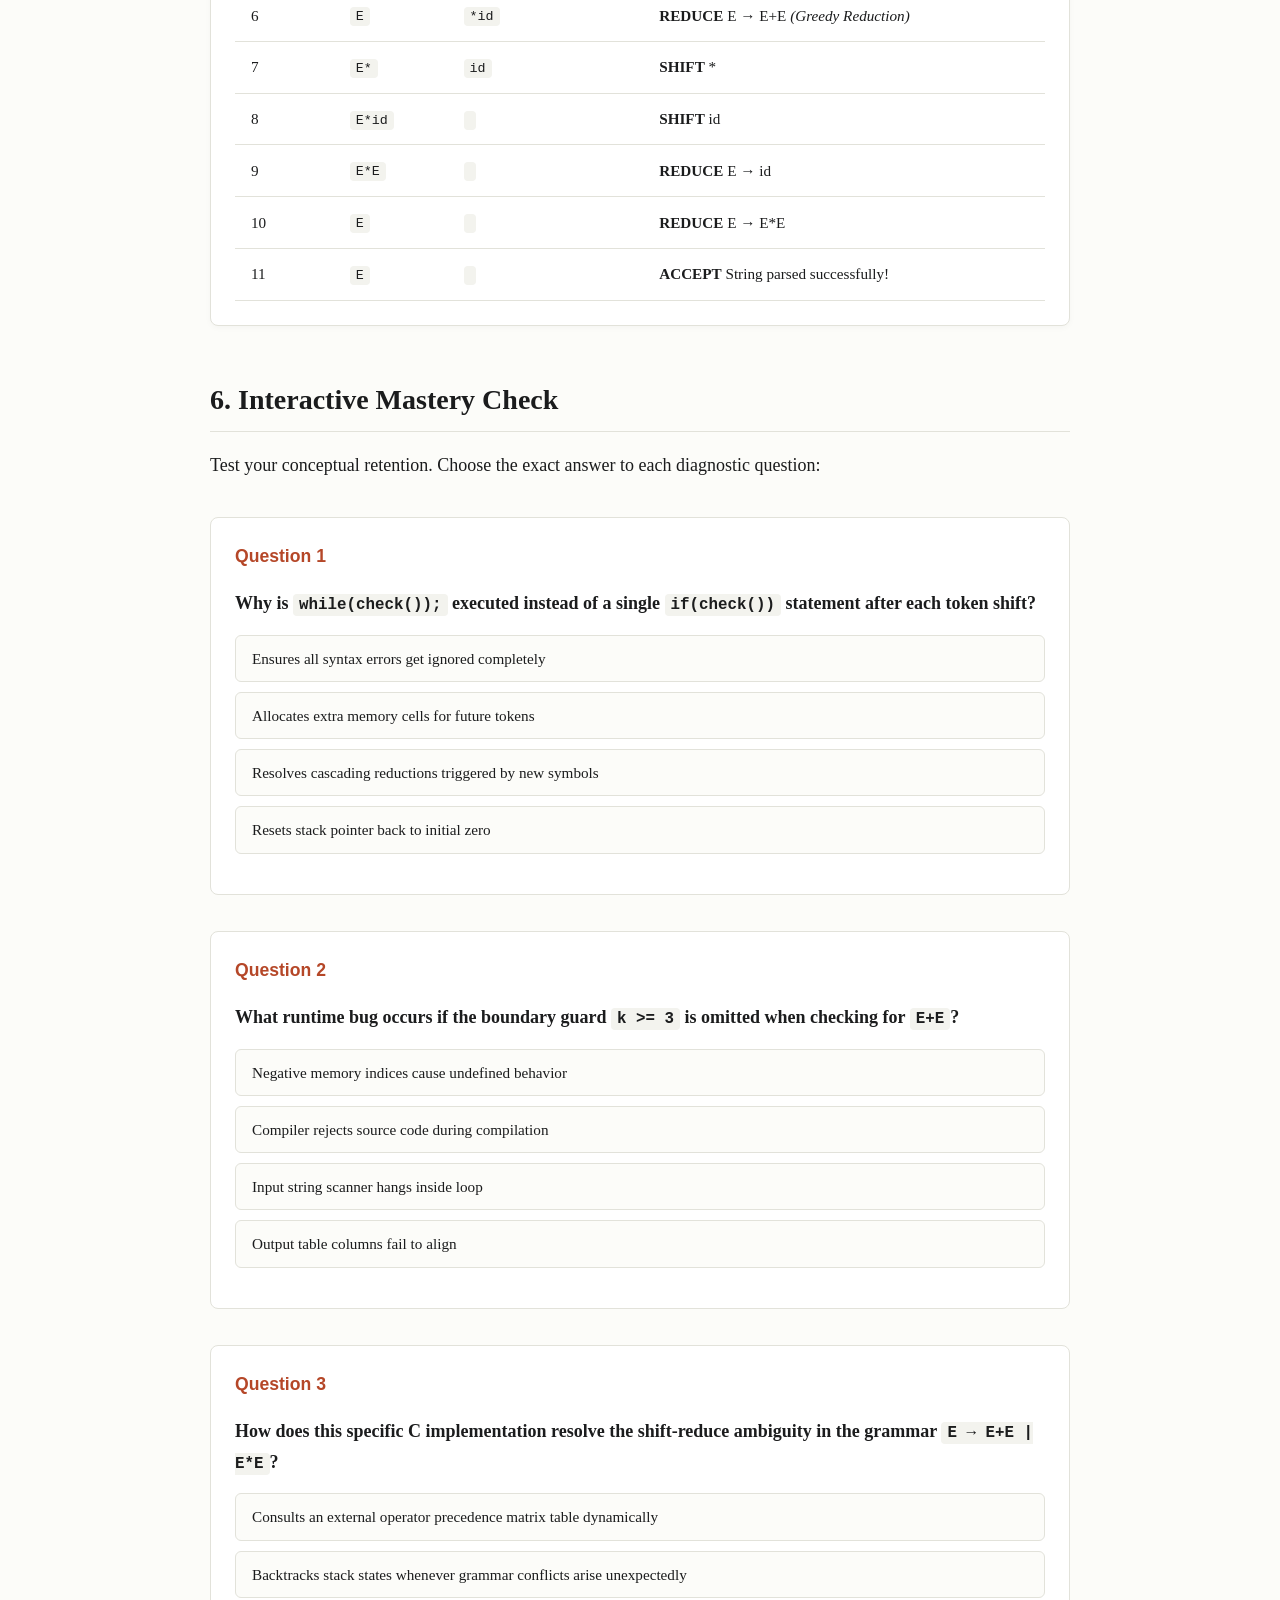
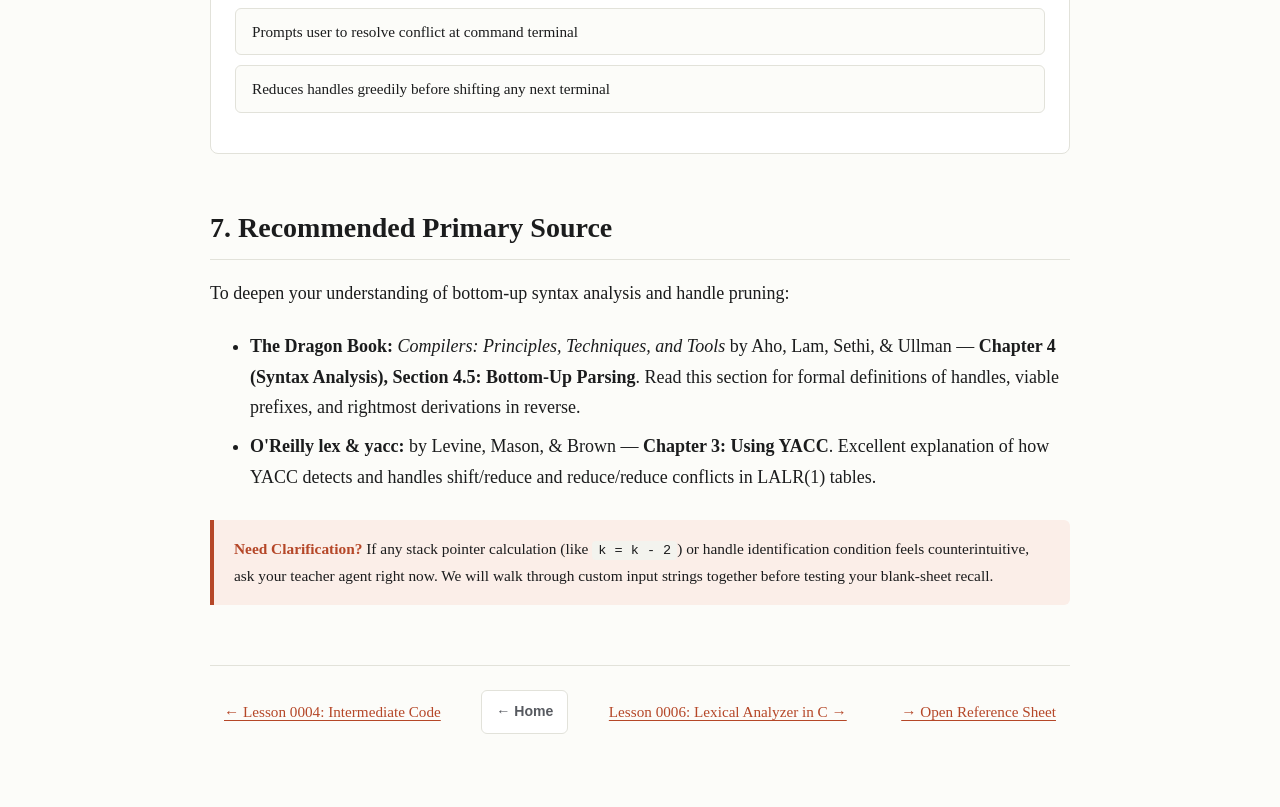
==== commit 305fbdca: "feat: add Experiment 6 (Lexical Analyzer in C) interactive lesson and reference suite" ====
--- a/lessons/0005-shift-reduce-parser-from-scratch.html
+++ b/lessons/0005-shift-reduce-parser-from-scratch.html
@@ -279,6 +279,7 @@
   <div class="nav-links">
     <a href="0004-intermediate-code-generator-from-scratch.html">&larr; Lesson 0004: Intermediate Code</a>
     <a href="../index.html" class="nav-home">&larr; Home</a>
+    <a href="0006-lexical-analyzer-in-c-from-scratch.html">Lesson 0006: Lexical Analyzer in C &rarr;</a>
     <a href="../reference/shift-reduce-reference.html">&rarr; Open Reference Sheet</a>
   </div>
 </div>
